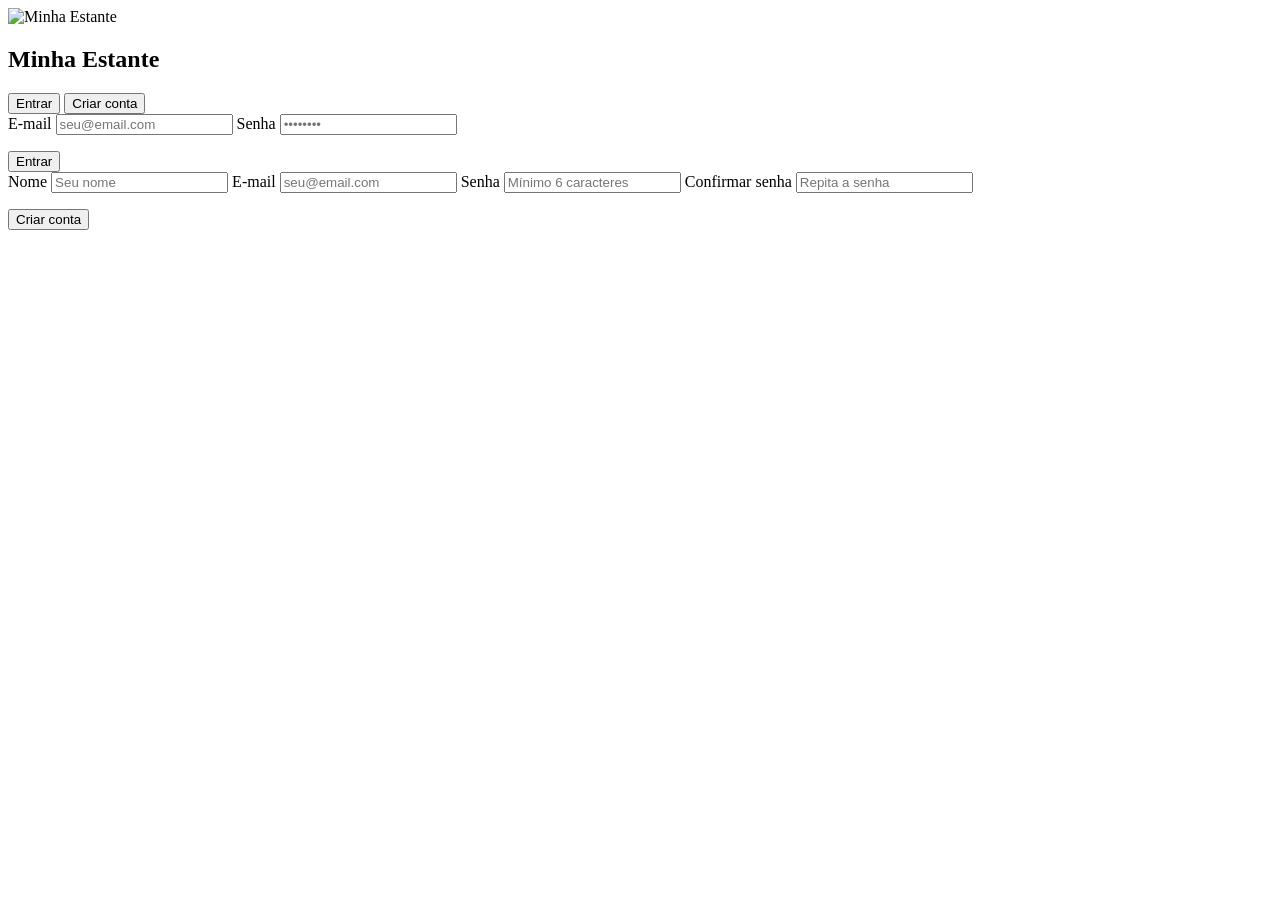
==== src/login/login.html @ ba52fecf "Add login and signup HTML structure" ====
<!doctype html>
<html lang="pt-BR">
    <head>
        <meta charset="UTF-8" />
        <meta
            name="viewport"
            content="width=device-width, initial-scale=1.0, maximum-scale=1"
        />
        <title>Minha Estante</title>
        <link rel="preconnect" href="https://fonts.googleapis.com" />
        <link rel="preconnect" href="https://fonts.gstatic.com" crossorigin />
        <link
            href="https://fonts.googleapis.com/css2?family=Inter:wght@400;500;600;700&display=swap"
            rel="stylesheet"
        />
        <link rel="stylesheet" href="/login/login.css" />
        <link
            href="https://fonts.googleapis.com/css2?family=Droid+Serif&display=swap"
            rel="stylesheet"
        />
    </head>

    <body>
        <!-- AUTENTICAÇÃO -->
        <section id="auth-screen" class="auth-screen">
            <div class="auth-card">
                <div class="auth-brand">
                    <div class="brand-logo">
                        <img src="logo.png" alt="Minha Estante" />
                    </div>
                    <h1>Minha Estante</h1>
                </div>

                <div class="auth-tabs">
                    <button class="auth-tab active" data-auth-tab="login">
                        Entrar
                    </button>
                    <button class="auth-tab" data-auth-tab="signup">
                        Criar conta
                    </button>
                </div>

                <!-- LOGIN -->
                <form id="login-form" class="auth-form">
                    <label class="field">
                        <span>E-mail</span>
                        <input
                            name="email"
                            type="email"
                            required
                            autocomplete="email"
                            placeholder="seu@email.com"
                        />
                    </label>
                    <label class="field">
                        <span>Senha</span>
                        <input
                            name="password"
                            type="password"
                            required
                            autocomplete="current-password"
                            placeholder="••••••••"
                        />
                    </label>
                    <p class="auth-error hidden" id="login-error"></p>
                    <button type="submit" class="btn btn-primary btn-block">
                        Entrar
                    </button>
                </form>

                <!-- CRIAR CONTA -->
                <form id="signup-form" class="auth-form hidden">
                    <label class="field">
                        <span>Nome</span>
                        <input
                            name="name"
                            type="text"
                            required
                            autocomplete="name"
                            placeholder="Seu nome"
                        />
                    </label>
                    <label class="field">
                        <span>E-mail</span>
                        <input
                            name="email"
                            type="email"
                            required
                            autocomplete="email"
                            placeholder="seu@email.com"
                        />
                    </label>
                    <label class="field">
                        <span>Senha</span>
                        <input
                            name="password"
                            type="password"
                            required
                            minlength="6"
                            autocomplete="new-password"
                            placeholder="Mínimo 6 caracteres"
                        />
                    </label>
                    <label class="field">
                        <span>Confirmar senha</span>
                        <input
                            name="confirm"
                            type="password"
                            required
                            minlength="6"
                            autocomplete="new-password"
                            placeholder="Repita a senha"
                        />
                    </label>
                    <p class="auth-error hidden" id="signup-error"></p>
                    <button type="submit" class="btn btn-primary btn-block">
                        Criar conta
                    </button>
                </form>
            </div>
        </section>

        <script type="module" src="/login/login.js"></script>
    </body>
</html>
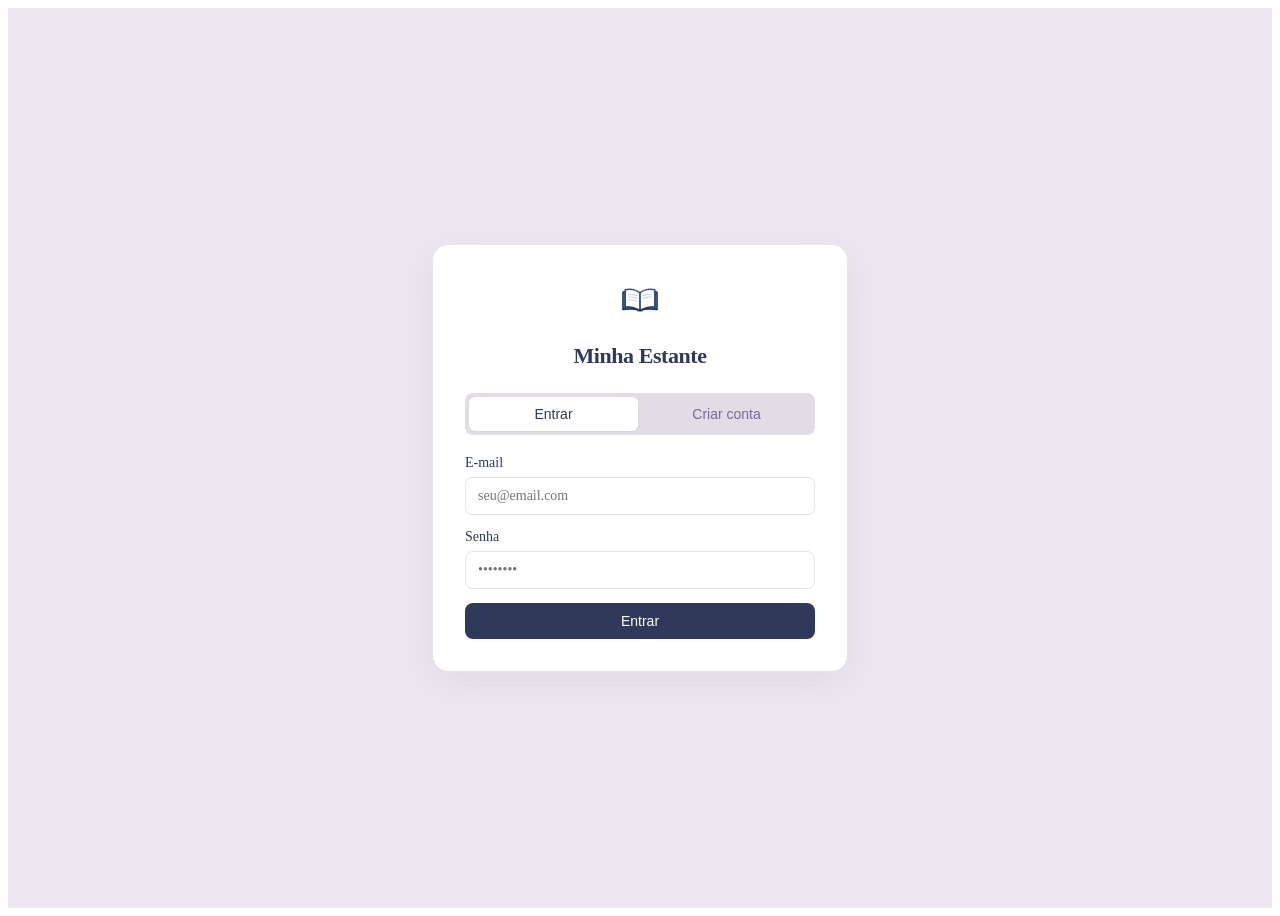
==== commit f676e2a7: "Update stylesheet link path in login.html" ====
--- a/src/login/login.html
+++ b/src/login/login.html
@@ -13,7 +13,7 @@
             href="https://fonts.googleapis.com/css2?family=Inter:wght@400;500;600;700&display=swap"
             rel="stylesheet"
         />
-        <link rel="stylesheet" href="/login/login.css" />
+        <link rel="stylesheet" href="./login.css" />
         <link
             href="https://fonts.googleapis.com/css2?family=Droid+Serif&display=swap"
             rel="stylesheet"
--- a/src/login/login.css
+++ b/src/login/login.css
@@ -0,0 +1,183 @@
+*,
+*::before,
+*::after {
+  box-sizing: border-box;
+}
+
+.hidden {
+  display: none !important;
+}
+
+.brand-logo {
+  width: 60px;
+  height: auto;
+  background: transparent;
+  display: flex;
+  align-items: center;
+  justify-content: center;
+}
+
+.brand-logo img {
+  width: 100%;
+  height: auto;
+}
+
+.brand h1 {
+  font-size: 1.375rem;
+  font-weight: 600;
+  letter-spacing: -0.02em;
+  font-family: 'Droid Serif', serif;
+  color: #30395A;
+}
+
+/* BUTTONS */
+.btn {
+  border: 0;
+  border-radius: 0.5rem;
+  padding: 0.625rem 1rem;
+  font-size: 0.875rem;
+  font-weight: 500;
+  transition: background-color 0.15s, transform 0.05s;
+}
+
+.btn:active {
+  transform: translateY(1px);
+}
+
+.btn-block {
+  width: 100%;
+}
+
+.btn-primary {
+  background: #30395A;
+  color: #fff;
+}
+
+.btn-primary:hover {
+  background: #3A4468;
+}
+
+/* LOGIN */
+.auth-screen {
+  min-height: 100vh;
+  display: flex;
+  align-items: center;
+  justify-content: center;
+  padding: 1.5rem;
+  background: #ECE7F0;
+}
+
+.auth-card {
+  width: 100%;
+  max-width: 26rem;
+  background: #fff;
+  border: 1px solid #e7e5e4;
+  border-radius: 1rem;
+  padding: 2rem;
+  box-shadow: 0 10px 40px rgba(0, 0, 0, 0.06);
+}
+
+.auth-brand {
+  text-align: center;
+  margin-bottom: 1.5rem;
+}
+
+.brand-logo {
+  margin: 0 auto 0.85rem;
+  width: 3rem;
+  height: 3rem;
+  font-size: 1.4rem;
+}
+
+.auth-brand h1 {
+  font-size: 1.375rem;
+  font-weight: 600;
+  color: #30395A;
+  letter-spacing: -0.02em;
+  font-family: 'Droid Serif', serif;
+}
+
+.auth-brand p {
+  font-size: 0.875rem;
+  color: #30395A;
+  margin-top: 0.25rem;
+}
+
+.auth-tabs {
+  display: grid;
+  grid-template-columns: 1fr 1fr;
+  gap: 0.25rem;
+  background: #E2DCE6;
+  padding: 0.25rem;
+  border-radius: 0.5rem;
+  margin-bottom: 1.25rem;
+}
+
+.auth-tab {
+  border: 0;
+  background: transparent;
+  padding: 0.55rem;
+  border-radius: 0.4rem;
+  font-size: 0.875rem;
+  font-weight: 500;
+  color: #766C93;
+  transition: background 0.15s, color 0.15s;
+}
+
+.auth-tab.active {
+  background: #fff;
+  color: #30395A;
+  box-shadow: 0 1px 2px rgba(0, 0, 0, 0.05);
+}
+
+.auth-form {
+  display: flex;
+  flex-direction: column;
+  gap: 0.85rem;
+}
+
+.auth-error {
+  font-size: 0.85rem;
+  color: #b91c1c;
+  background: #fef2f2;
+  border: 1px solid #fecaca;
+  padding: 0.6rem 0.75rem;
+  border-radius: 0.5rem;
+  margin: 0;
+}
+
+/* FORM */
+.field {
+  display: flex;
+  flex-direction: column;
+  gap: 0.4rem;
+}
+
+.field>span {
+  font-size: 0.875rem;
+  font-weight: 500;
+  color: #30395A;
+}
+
+.field input,
+.field textarea {
+  width: 100%;
+  padding: 0.625rem 0.75rem;
+  border-radius: 0.5rem;
+  border: 1px solid #e7e5e4;
+  background: #fff;
+  font-size: 0.875rem;
+  font-family: 'Droid Serif', serif;
+  outline: none;
+  transition: border-color 0.15s, box-shadow 0.15s;
+}
+
+.field input:focus,
+.field textarea:focus {
+  border-color: #a8a29e;
+  box-shadow: 0 0 0 3px rgba(28, 25, 23, 0.08);
+}
+
+.field textarea {
+  resize: vertical;
+}
